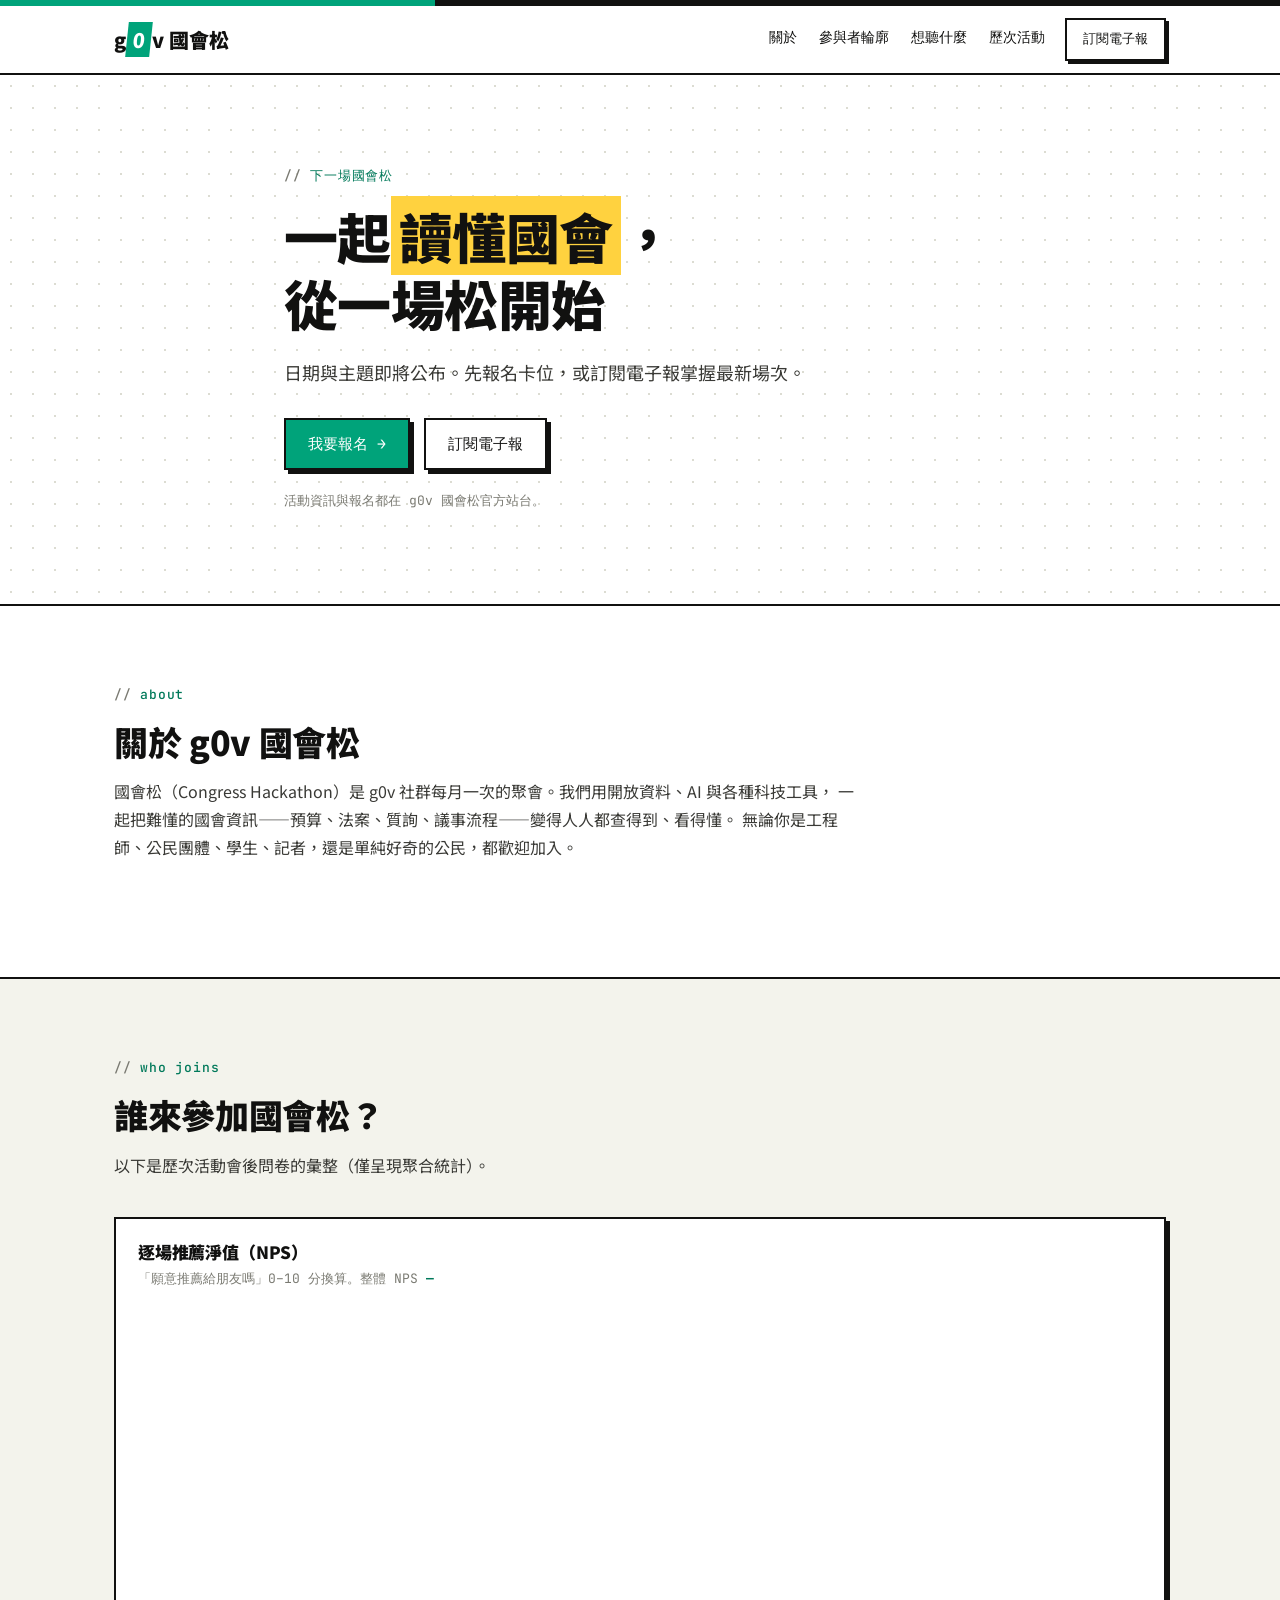
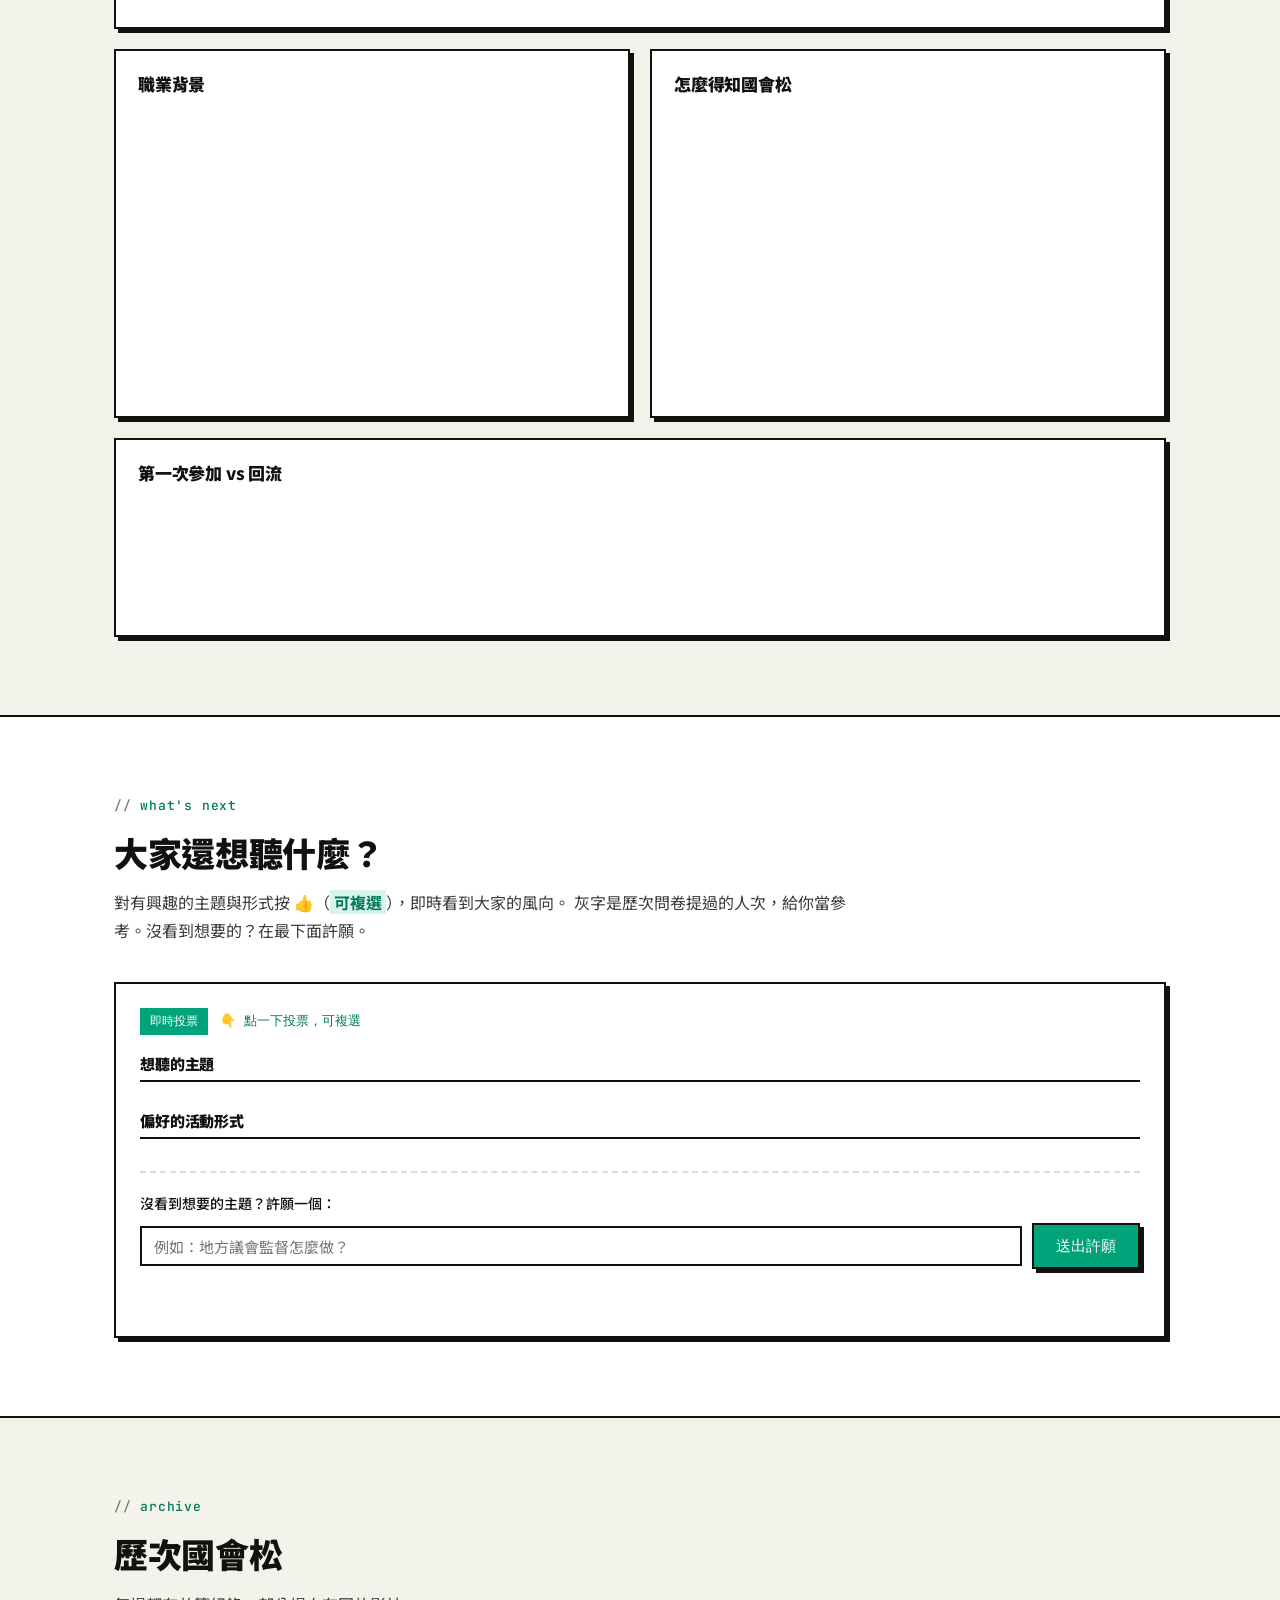
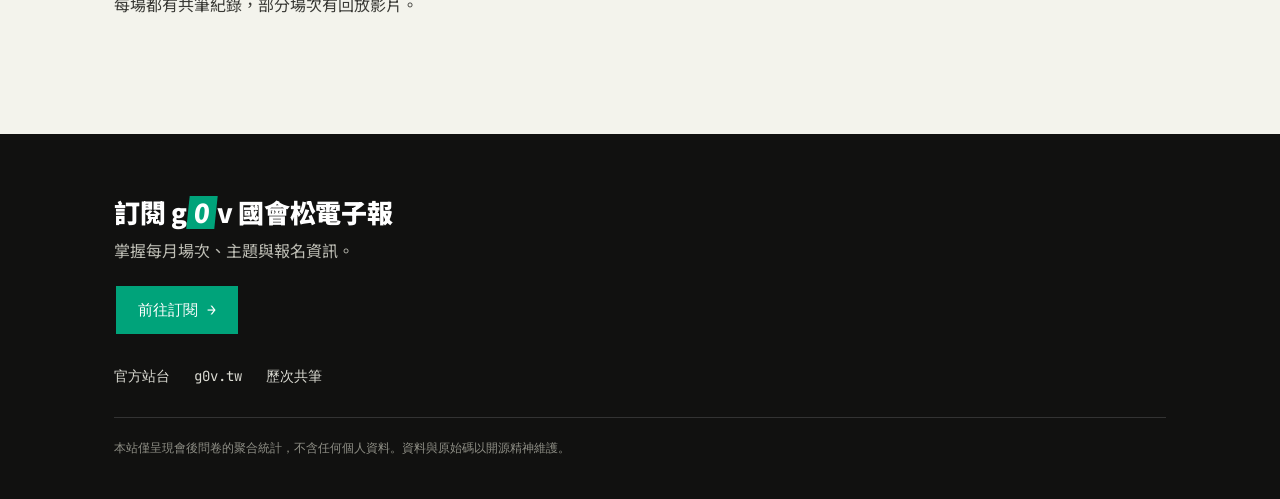
==== src/index.src.html @ f857b2f1 "feat: 問卷分析 pipeline、單頁網站與互動投票功能 - 問卷分析 pipeline：正規化、NPS/組成、許願主題逐筆人工分類（三維度） - g0v 風格自包含單頁網站（6 區塊，CSS/" ====
<!DOCTYPE html>
<html lang="zh-Hant">
<head>
  <meta charset="UTF-8">
  <meta name="viewport" content="width=device-width, initial-scale=1.0">
  <title>g0v 國會松 — 一起讓國會更好懂</title>
  <meta name="description" content="g0v 國會松：用開放資料與科技工具，一起讀懂國會。歷次活動回饋、參與者輪廓、大家想聽的主題，以及下一場活動報名。">
  <link rel="preconnect" href="https://fonts.googleapis.com">
  <link rel="preconnect" href="https://fonts.gstatic.com" crossorigin>
  <link href="https://fonts.googleapis.com/css2?family=Noto+Sans+TC:wght@400;500;700;900&family=JetBrains+Mono:wght@400;500;700&display=swap" rel="stylesheet">
  <script src="https://challenges.cloudflare.com/turnstile/v0/api.js" async defer></script>
  <style>
    :root{
      --ink:#111110; --paper:#ffffff; --paper-alt:#f3f3ec;
      --line:#111110; --hair:#dcdcd2;
      --accent:#00a37a; --accent-dark:#00795a; --accent-soft:#d9f4eb;
      --pop:#ffd23f; --mute:#7a7a72;
      --mono:"JetBrains Mono", ui-monospace, "SF Mono", Menlo, monospace;
      --sans:"Noto Sans TC", system-ui, -apple-system, sans-serif;
      --shadow:4px 4px 0 var(--ink);
      --max:1100px;
    }
    *{box-sizing:border-box;}
    html{scroll-behavior:smooth; scroll-padding-top:76px;}
    body{margin:0; font-family:var(--sans); color:var(--ink); background:var(--paper); line-height:1.75; -webkit-font-smoothing:antialiased;}
    h1,h2,h3{font-weight:900; line-height:1.25; margin:0; letter-spacing:-.01em;}
    a{color:inherit;}
    .wrap{max-width:var(--max); margin:0 auto; padding:0 24px;}
    .eyebrow{font-family:var(--mono); font-size:13px; font-weight:500; color:var(--accent-dark); letter-spacing:.06em; margin:0 0 14px;}
    .eyebrow::before{content:"// "; color:var(--mute);}
    .mono{font-family:var(--mono);}

    /* top accent bar */
    .topbar{height:6px; background:var(--ink);}
    .topbar__seg{height:100%; width:34%; background:var(--accent);}

    /* nav */
    .nav{position:sticky; top:0; z-index:50; background:var(--paper); border-bottom:2px solid var(--ink);}
    .nav__inner{max-width:var(--max); margin:0 auto; padding:12px 24px; display:flex; align-items:center; gap:20px;}
    .nav__brand{font-weight:900; font-size:20px; text-decoration:none; white-space:nowrap;}
    .nav__zero{display:inline-block; background:var(--accent); color:#fff; padding:0 6px; margin:0 1px; transform:skewX(-6deg);}
    .nav__links{display:flex; gap:22px; margin-left:auto; font-family:var(--mono); font-size:14px;}
    .nav__links a{text-decoration:none; color:var(--ink); padding-bottom:2px; border-bottom:2px solid transparent;}
    .nav__links a:hover{border-color:var(--accent);}
    .nav__cta{white-space:nowrap;}

    /* buttons */
    .btn{display:inline-block; text-decoration:none; cursor:pointer; font-family:var(--mono); font-weight:500;
      padding:11px 22px; font-size:15px; border:2px solid var(--ink); background:var(--paper); color:var(--ink);
      box-shadow:var(--shadow); transition:transform .08s ease, box-shadow .08s ease;}
    .btn:hover{transform:translate(-1px,-1px); box-shadow:5px 5px 0 var(--ink);}
    .btn:active{transform:translate(2px,2px); box-shadow:1px 1px 0 var(--ink);}
    .btn--primary{background:var(--accent); color:#fff;}
    .nav__cta.btn{padding:8px 16px; box-shadow:3px 3px 0 var(--ink); font-size:13px;}

    /* hero */
    .hero{position:relative; padding:90px 0 78px; border-bottom:2px solid var(--ink);
      background-color:var(--paper);
      background-image:radial-gradient(var(--hair) 1.4px, transparent 1.4px);
      background-size:22px 22px;}
    .hero__inner{max-width:760px; position:relative;}
    .hero__title{font-size:clamp(32px,5.4vw,54px);}
    .hero__title .hl{background:var(--pop); padding:0 8px; box-decoration-break:clone; -webkit-box-decoration-break:clone;}
    .hero__sub{font-size:18px; color:#3a3a36; margin:20px 0 30px;}
    .hero__actions{display:flex; gap:14px; flex-wrap:wrap;}
    .hero__note{font-family:var(--mono); font-size:13px; color:var(--mute); margin-top:20px;}

    /* sections */
    .section{padding:78px 0;}
    .section--alt{background:var(--paper-alt); border-top:2px solid var(--ink); border-bottom:2px solid var(--ink);}
    .section__title{font-size:clamp(25px,3.6vw,34px);}
    .section__lead{color:#3a3a36; max-width:740px; margin:14px 0 38px;}
    .section__lead strong{background:var(--accent-soft); color:var(--accent-dark); padding:0 4px;}

    /* stats */
    .stats{display:grid; grid-template-columns:repeat(auto-fit,minmax(155px,1fr)); gap:18px;}
    .stat{background:var(--paper); border:2px solid var(--ink); box-shadow:var(--shadow); padding:22px;}
    .stat__num{font-family:var(--mono); font-size:40px; font-weight:700; color:var(--accent-dark); line-height:1;}
    .stat__label{color:#3a3a36; font-size:14px; margin-top:8px;}

    /* cards */
    .cards{display:grid; grid-template-columns:repeat(2,minmax(0,1fr)); gap:20px;}
    .card{background:var(--paper); border:2px solid var(--ink); box-shadow:var(--shadow); padding:22px;}
    .card--wide{grid-column:1 / -1;}
    .card__title{font-size:17px;}
    .card__hint{color:var(--mute); font-family:var(--mono); font-size:13px; margin:6px 0 14px;}
    .card__hint strong{color:var(--accent-dark);}
    .chart-box{position:relative; height:300px;}
    .chart-box--short{height:130px;}

    /* priority */
    .priority{list-style:none; margin:0; padding:0; display:flex; flex-direction:column; gap:12px;}
    .priority li{background:var(--accent); color:#fff; border:2px solid var(--ink); padding:12px 14px; font-weight:500;
      display:flex; justify-content:space-between; align-items:center; gap:10px;}
    .priority .demand{font-family:var(--mono); font-size:13px; font-weight:400;}

    /* events */
    .events{display:grid; grid-template-columns:repeat(auto-fill,minmax(255px,1fr)); gap:18px;}
    .event{background:var(--paper); border:2px solid var(--ink); box-shadow:var(--shadow); padding:18px; display:flex; flex-direction:column; gap:10px;}
    .event__date{font-family:var(--mono); font-size:13px; color:var(--mute);}
    .event__term{display:inline-block; background:var(--ink); color:#fff; padding:1px 7px; margin-left:4px;}
    .event__theme{font-size:16px; font-weight:700; flex:1;}
    .event__nps{font-family:var(--mono); font-size:12px; color:var(--accent-dark);}
    .event__links{display:flex; gap:14px; flex-wrap:wrap; border-top:1.5px solid var(--hair); padding-top:10px;}
    .event__links a{color:var(--accent-dark); font-family:var(--mono); font-size:13px; text-decoration:none; font-weight:500;}
    .event__links a:hover{text-decoration:underline;}
    .event__links .muted{color:var(--mute); font-family:var(--mono); font-size:13px;}

    /* footer */
    .footer{background:var(--ink); color:#f2f2ec; padding:60px 0 40px;}
    .footer__inner{display:flex; flex-direction:column; gap:28px;}
    .footer__title{font-size:26px; color:#fff;}
    .footer__title .nav__zero{transform:skewX(-6deg);}
    .footer__sub{color:#bdbdb4; margin:8px 0 20px;}
    .footer__links{display:flex; gap:24px; flex-wrap:wrap; font-family:var(--mono); font-size:14px;}
    .footer__links a{color:#dcdcd4; text-decoration:none;}
    .footer__links a:hover{color:var(--pop);}
    .footer__fine{color:#8f8f86; font-family:var(--mono); font-size:12px; border-top:1px solid #333; padding-top:20px; margin:0;}

    @media (max-width:720px){
      .nav__links{display:none;}
      .cards{grid-template-columns:1fr;}
      .hero{padding:56px 0 48px;}
      .section{padding:54px 0;}
    }

    /* 想聽什麼：互動投票 */
    .vote{margin-top:8px; border:2px solid var(--ink); box-shadow:var(--shadow); background:var(--paper); padding:24px;}
    .vote__head{display:flex; align-items:center; gap:12px; flex-wrap:wrap;}
    .vote__live{font-family:var(--mono); font-size:12px; background:var(--accent); color:#fff; padding:3px 10px;}
    .vote__cta{font-family:var(--mono); font-size:13px; color:var(--accent-dark);}
    .vote__status{font-family:var(--mono); font-size:13px; color:var(--mute); margin:10px 0 0;}
    .vote__grouptitle{font-size:15px; margin:20px 0 10px; padding-bottom:6px; border-bottom:2px solid var(--ink);}
    .vote__list{list-style:none; margin:0; padding:0; display:grid; grid-template-columns:repeat(auto-fill,minmax(250px,1fr)); gap:10px;}
    .vote__item{display:flex; align-items:center; gap:10px; border:2px solid var(--hair); padding:10px 12px; background:var(--paper);
      cursor:pointer; transition:transform .08s ease, box-shadow .08s ease, border-color .1s ease;}
    .vote__item:hover{border-color:var(--ink); transform:translate(-1px,-1px); box-shadow:3px 3px 0 var(--ink);}
    .vote__item.is-voted{border-color:var(--accent); background:var(--accent-soft);}
    .vote__item.is-disabled{cursor:default; opacity:.7;}
    .vote__item.is-disabled:hover{transform:none; box-shadow:none; border-color:var(--hair);}
    .vote__btn{display:flex; align-items:center; gap:6px; border:2px solid var(--ink); background:var(--paper);
      font-family:var(--mono); font-size:15px; font-weight:500; padding:6px 10px; line-height:1; pointer-events:none;}
    .vote__item.is-voted .vote__btn{background:var(--accent); color:#fff; border-color:var(--accent);}
    .vote__thumb{font-size:16px;}
    .vote__text{font-size:15px; font-weight:500; flex:1;}
    .vote__ref{font-family:var(--mono); font-size:11px; color:var(--mute); white-space:nowrap;}
    .vote__form{margin-top:22px; border-top:2px dashed var(--hair); padding-top:18px;}
    .vote__formlabel{display:block; font-size:14px; font-weight:500; margin-bottom:8px;}
    .vote__formrow{display:flex; gap:10px; flex-wrap:wrap; align-items:center;}
    .vote__form input[type=text]{flex:1; min-width:220px; height:40px; border:2px solid var(--ink); padding:0 12px; font-family:var(--sans); font-size:15px;}
    .vote__form .cf-turnstile{margin-top:12px;}
    .vote__msg{font-family:var(--mono); font-size:13px; color:var(--accent-dark); margin:10px 0 0; min-height:1em;}
    .vote__tools{font-family:var(--mono); font-size:12px; color:var(--mute); margin:18px 0 0;}
  </style>
</head>
<body>
  <div class="topbar"><div class="topbar__seg"></div></div>

  <header class="nav" id="nav">
    <div class="nav__inner">
      <a href="#hero" class="nav__brand">g<span class="nav__zero">0</span>v 國會松</a>
      <nav class="nav__links" aria-label="主導覽">
        <a href="#about">關於</a>
        <a href="#profile">參與者輪廓</a>
        <a href="#wishes">想聽什麼</a>
        <a href="#events">歷次活動</a>
      </nav>
      <a class="btn nav__cta" id="nav-newsletter" href="#" target="_blank" rel="noopener">訂閱電子報</a>
    </div>
  </header>

  <main>
    <section class="hero" id="hero">
      <div class="wrap hero__inner">
        <p class="eyebrow">下一場國會松</p>
        <h1 class="hero__title">一起<span class="hl">讀懂國會</span>，<br>從一場松開始</h1>
        <p class="hero__sub">日期與主題即將公布。先報名卡位，或訂閱電子報掌握最新場次。</p>
        <div class="hero__actions">
          <a class="btn btn--primary" id="hero-register" href="#" target="_blank" rel="noopener">我要報名 →</a>
          <a class="btn" id="hero-newsletter" href="#" target="_blank" rel="noopener">訂閱電子報</a>
        </div>
        <p class="hero__note">活動資訊與報名都在 g0v 國會松官方站台。</p>
      </div>
    </section>

    <section class="section" id="about">
      <div class="wrap">
        <p class="eyebrow">about</p>
        <h2 class="section__title">關於 g0v 國會松</h2>
        <p class="section__lead">
          國會松（Congress Hackathon）是 g0v 社群每月一次的聚會。我們用開放資料、AI 與各種科技工具，
          一起把難懂的國會資訊——預算、法案、質詢、議事流程——變得人人都查得到、看得懂。
          無論你是工程師、公民團體、學生、記者，還是單純好奇的公民，都歡迎加入。
        </p>
        <div class="stats" id="about-stats"></div>
      </div>
    </section>

    <section class="section section--alt" id="profile">
      <div class="wrap">
        <p class="eyebrow">who joins</p>
        <h2 class="section__title">誰來參加國會松？</h2>
        <p class="section__lead">以下是歷次活動會後問卷的彙整（僅呈現聚合統計）。</p>
        <div class="cards">
          <div class="card card--wide">
            <h3 class="card__title">逐場推薦淨值（NPS）</h3>
            <p class="card__hint">「願意推薦給朋友嗎」0–10 分換算。整體 NPS <strong id="nps-overall">—</strong></p>
            <div class="chart-box"><canvas id="chart-nps"></canvas></div>
          </div>
          <div class="card">
            <h3 class="card__title">職業背景</h3>
            <div class="chart-box"><canvas id="chart-occupation"></canvas></div>
          </div>
          <div class="card">
            <h3 class="card__title">怎麼得知國會松</h3>
            <div class="chart-box"><canvas id="chart-channel"></canvas></div>
          </div>
          <div class="card card--wide">
            <h3 class="card__title">第一次參加 vs 回流</h3>
            <div class="chart-box chart-box--short"><canvas id="chart-firsttime"></canvas></div>
          </div>
        </div>
      </div>
    </section>

    <section class="section" id="wishes">
      <div class="wrap">
        <p class="eyebrow">what's next</p>
        <h2 class="section__title">大家還想聽什麼？</h2>
        <p class="section__lead">
          對有興趣的主題與形式按 👍（<strong>可複選</strong>），即時看到大家的風向。
          灰字是歷次問卷提過的人次，給你當參考。沒看到想要的？在最下面許願。
        </p>

        <div class="vote" id="vote-block">
          <div class="vote__head">
            <span class="vote__live">即時投票</span>
            <span class="vote__cta">👇 點一下投票，可複選</span>
          </div>
          <div class="vote__status" id="vote-status"></div>

          <h3 class="vote__grouptitle">想聽的主題</h3>
          <ul class="vote__list" id="vote-topics"></ul>

          <h3 class="vote__grouptitle">偏好的活動形式</h3>
          <ul class="vote__list" id="vote-formats"></ul>

          <form class="vote__form" id="vote-form">
            <label class="vote__formlabel" for="vote-new">沒看到想要的主題？許願一個：</label>
            <div class="vote__formrow">
              <input id="vote-new" type="text" maxlength="60" placeholder="例如：地方議會監督怎麼做？" aria-label="許願新主題">
              <button type="submit" class="btn btn--primary" id="vote-submit">送出許願</button>
            </div>
            <div class="cf-turnstile" id="vote-turnstile" data-sitekey=""></div>
            <p class="vote__msg" id="vote-msg" role="status"></p>
          </form>

          <p class="vote__tools" id="vote-tools"></p>
        </div>
      </div>
    </section>

    <section class="section section--alt" id="events">
      <div class="wrap">
        <p class="eyebrow">archive</p>
        <h2 class="section__title">歷次國會松</h2>
        <p class="section__lead">每場都有共筆紀錄，部分場次有回放影片。</p>
        <div class="events" id="events-list"></div>
      </div>
    </section>
  </main>

  <footer class="footer" id="footer">
    <div class="wrap footer__inner">
      <div class="footer__cta">
        <h2 class="footer__title">訂閱 g<span class="nav__zero">0</span>v 國會松電子報</h2>
        <p class="footer__sub">掌握每月場次、主題與報名資訊。</p>
        <a class="btn btn--primary" id="footer-newsletter" href="#" target="_blank" rel="noopener">前往訂閱 →</a>
      </div>
      <nav class="footer__links" aria-label="頁尾連結">
        <a href="https://g0vcongressthon.oen.tw/" target="_blank" rel="noopener">官方站台</a>
        <a href="https://g0v.tw/" target="_blank" rel="noopener">g0v.tw</a>
        <a href="https://g0v.hackmd.io/@SA7CD7VRSp6Fcqw9CaElcQ/SJ93ZW5XR/" target="_blank" rel="noopener">歷次共筆</a>
      </nav>
      <p class="footer__fine">本站僅呈現會後問卷的聚合統計，不含任何個人資料。資料與原始碼以開源精神維護。</p>
    </div>
  </footer>

  <script src="assets/js/chart.umd.min.js"></script>
  <script src="assets/data/site_data.js"></script>
  <script src="assets/js/main.js"></script>
  <script src="assets/js/vote.js"></script>
</body>
</html>
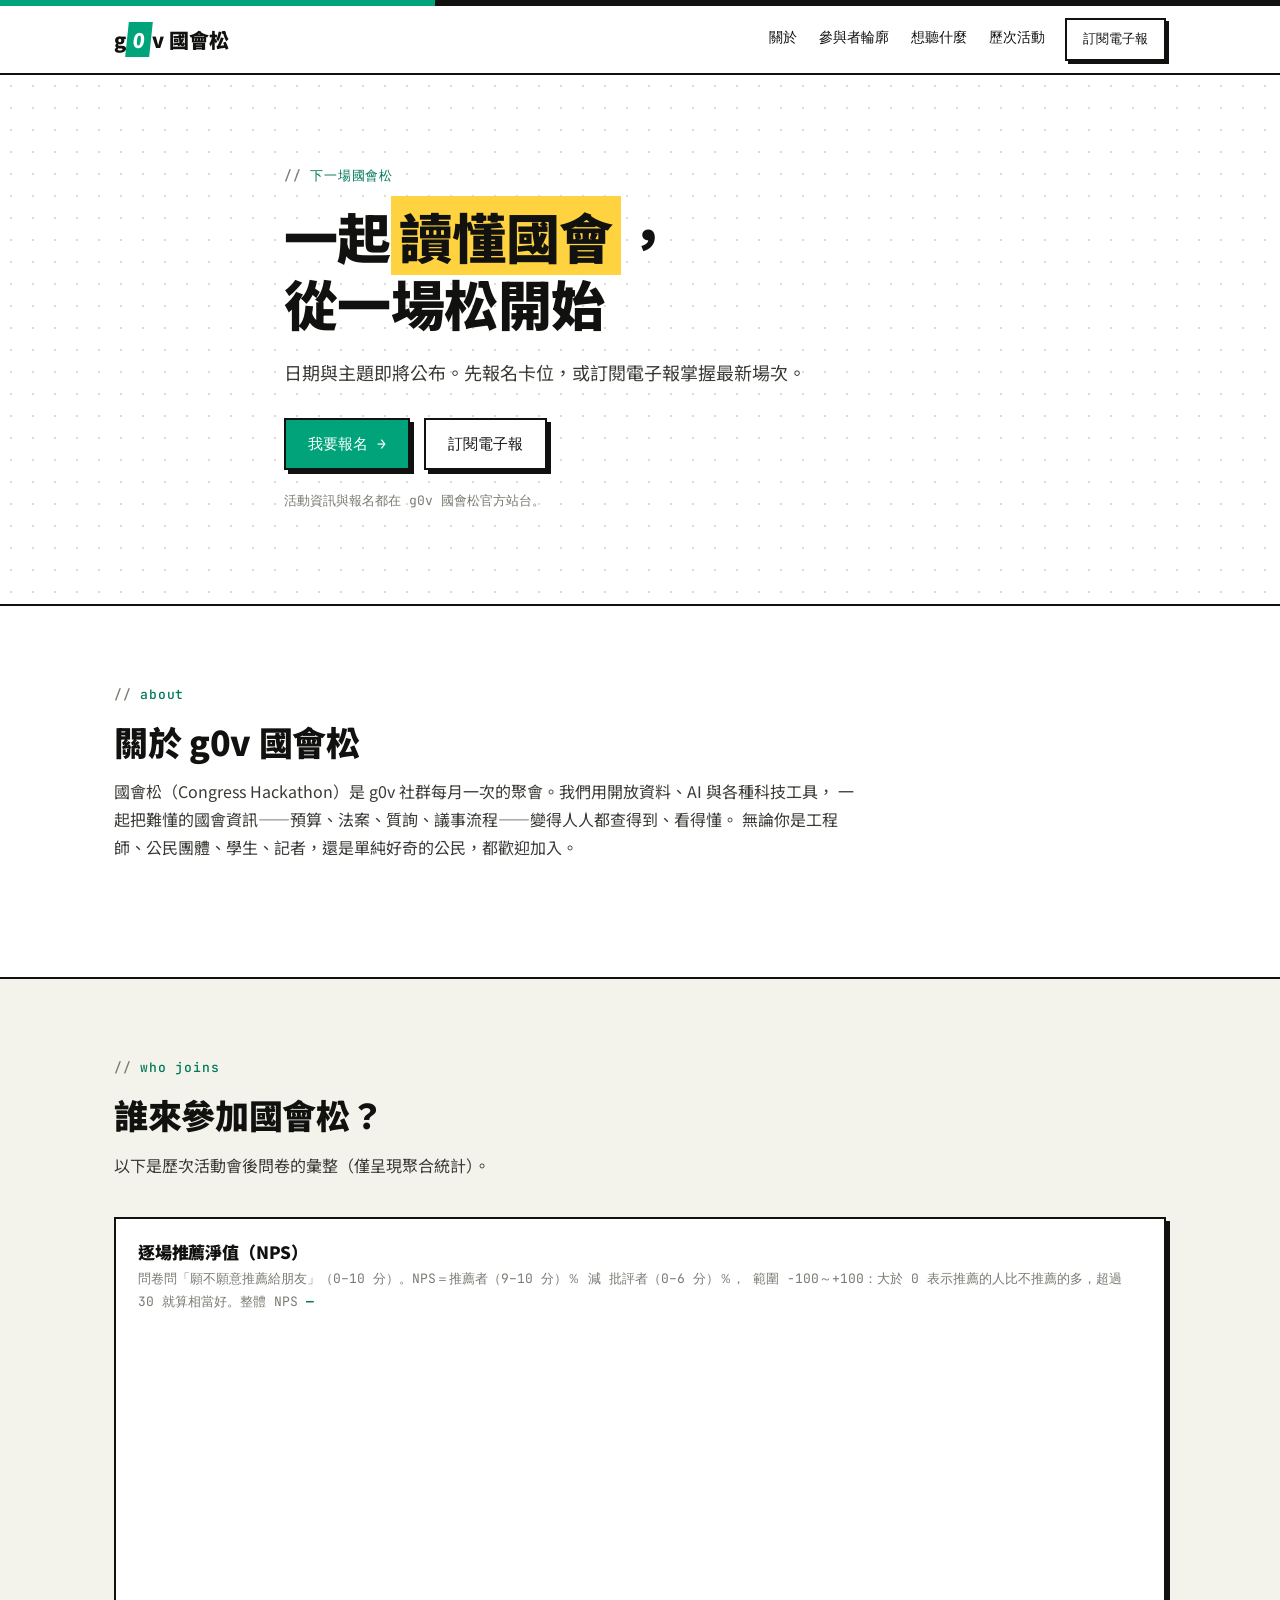
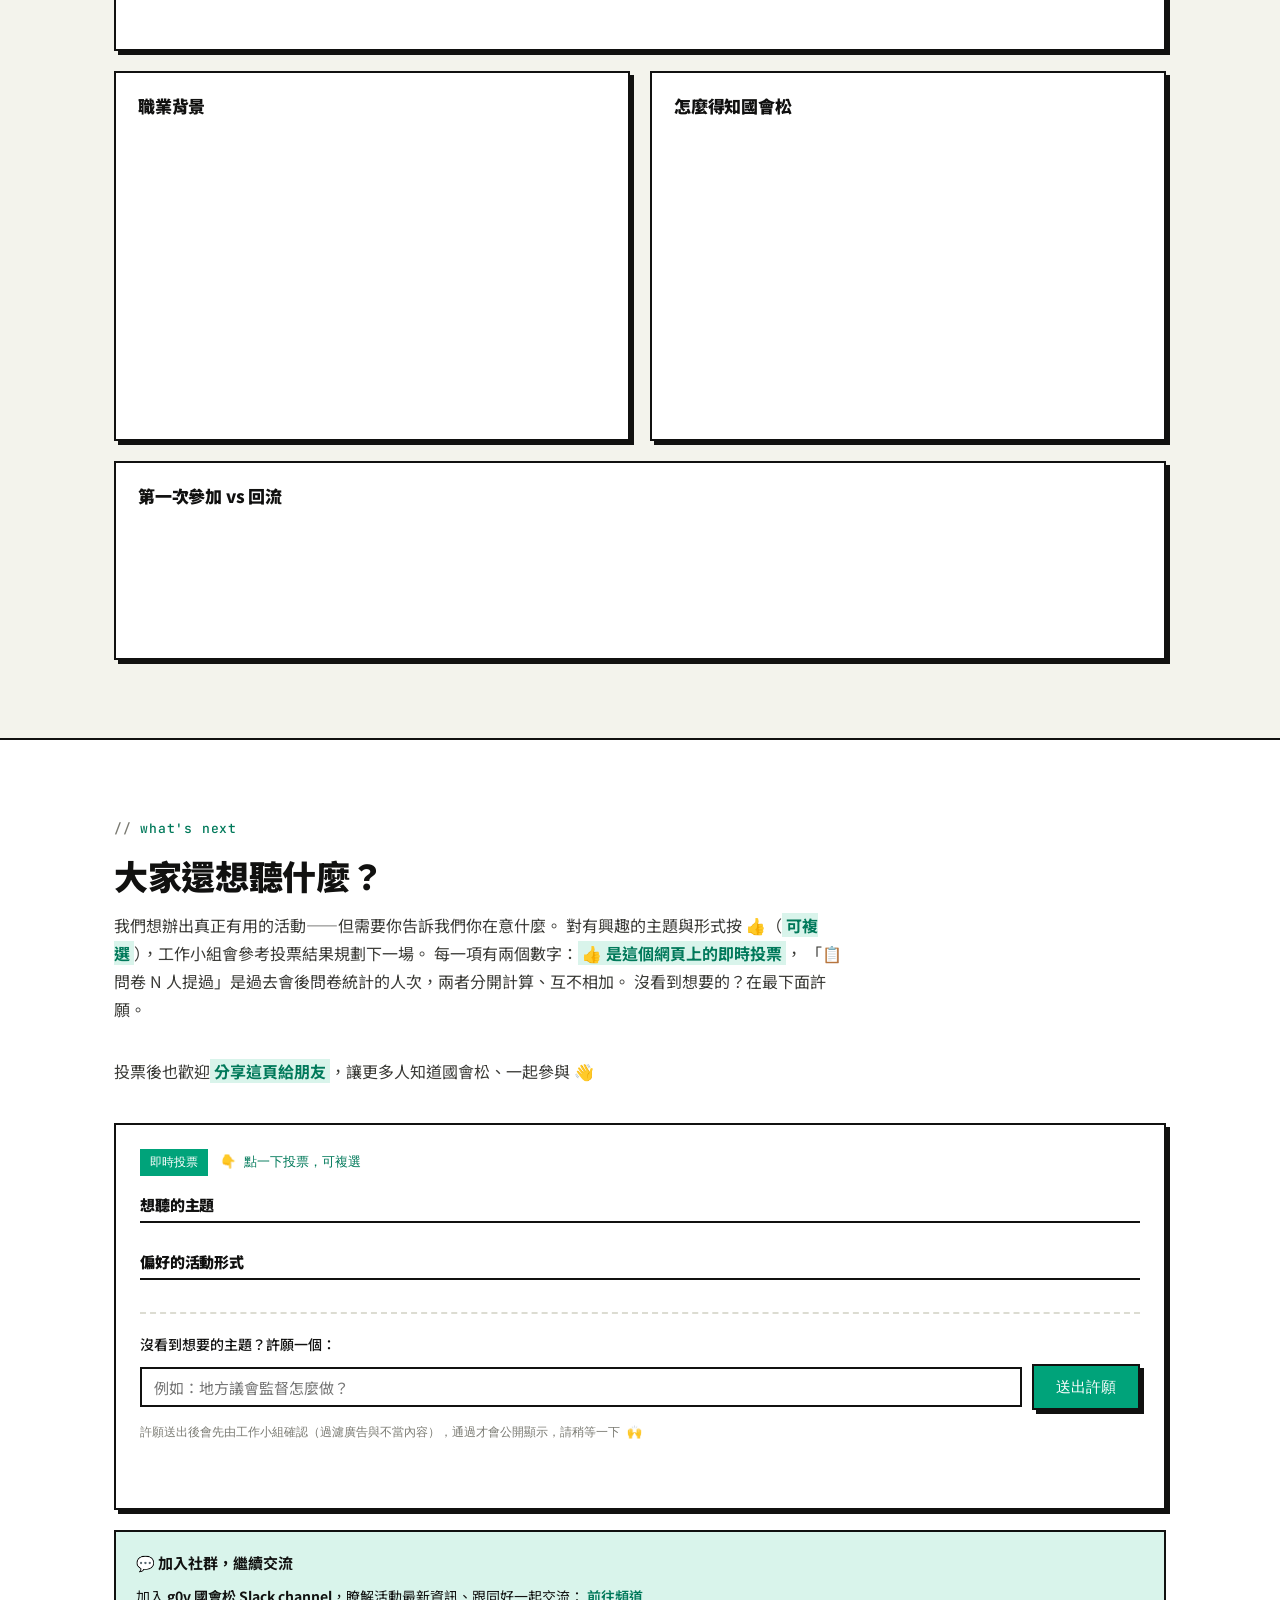
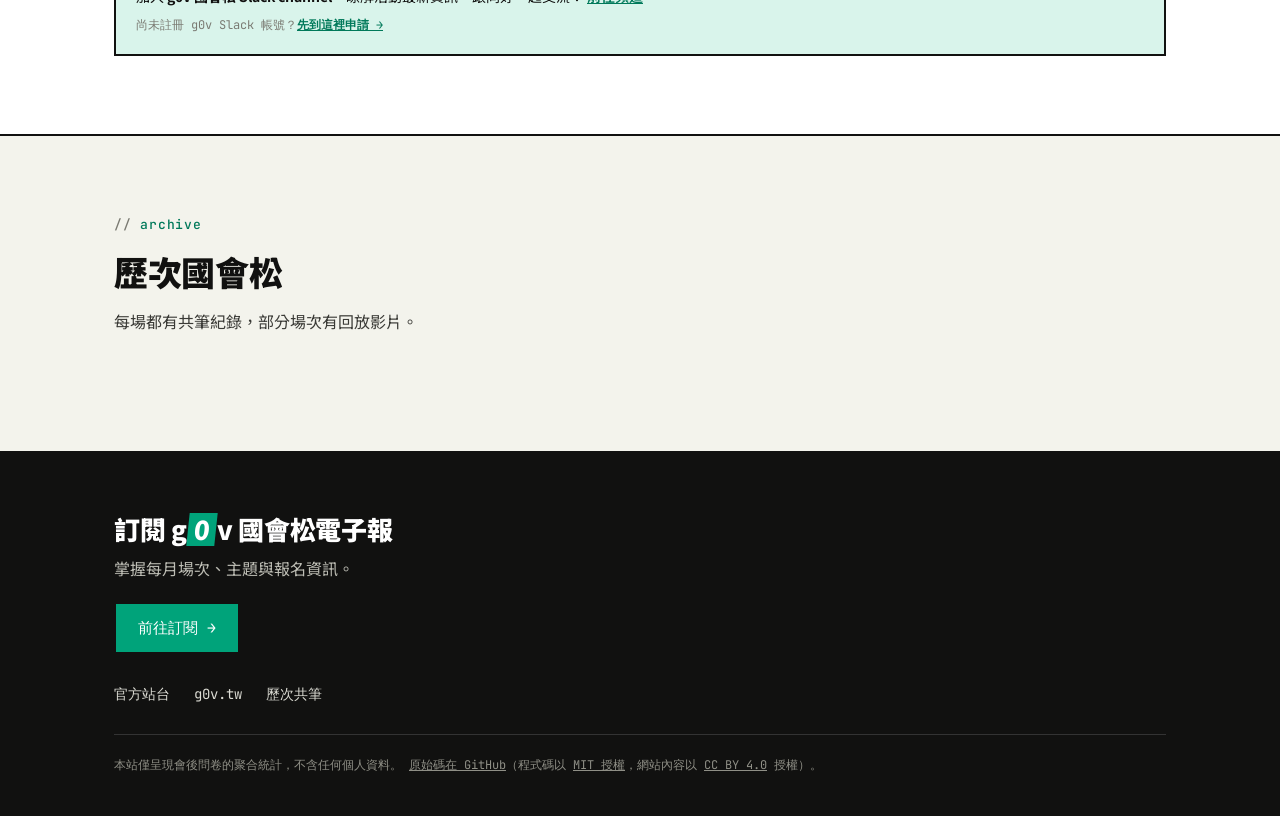
==== commit 56ffb637: "fix: 投票區可讀性修正、分類白話說明、加入開源授權 依會後回饋的問題清單逐項處理： - 補回上次 PR 的排序/進度條/Slack 入口到 src 層來源檔，   避免下次跑 pipeline 打" ====
--- a/src/index.src.html
+++ b/src/index.src.html
@@ -133,16 +133,22 @@
     .vote__grouptitle{font-size:15px; margin:20px 0 10px; padding-bottom:6px; border-bottom:2px solid var(--ink);}
     .vote__list{list-style:none; margin:0; padding:0; display:grid; grid-template-columns:repeat(auto-fill,minmax(250px,1fr)); gap:10px;}
     .vote__item{display:flex; align-items:center; gap:10px; border:2px solid var(--hair); padding:10px 12px; background:var(--paper);
-      cursor:pointer; transition:transform .08s ease, box-shadow .08s ease, border-color .1s ease;}
+      cursor:pointer; transition:transform .08s ease, box-shadow .08s ease, border-color .1s ease; position:relative; overflow:hidden;}
     .vote__item:hover{border-color:var(--ink); transform:translate(-1px,-1px); box-shadow:3px 3px 0 var(--ink);}
     .vote__item.is-voted{border-color:var(--accent); background:var(--accent-soft);}
     .vote__item.is-disabled{cursor:default; opacity:.7;}
     .vote__item.is-disabled:hover{transform:none; box-shadow:none; border-color:var(--hair);}
     .vote__btn{display:flex; align-items:center; gap:6px; border:2px solid var(--ink); background:var(--paper);
-      font-family:var(--mono); font-size:15px; font-weight:500; padding:6px 10px; line-height:1; pointer-events:none;}
+      font-family:var(--mono); font-size:15px; font-weight:500; padding:6px 10px; line-height:1; pointer-events:none; min-width:52px; justify-content:center;}
     .vote__item.is-voted .vote__btn{background:var(--accent); color:#fff; border-color:var(--accent);}
+    .vote__count{font-size:17px; font-weight:700;}
+    .vote__bar{position:absolute; inset:0; background:var(--accent-soft); width:0%; transition:width .4s ease; z-index:0; pointer-events:none;}
+    .vote__item.is-voted .vote__bar{background:color-mix(in srgb, var(--accent) 18%, transparent);}
+    .vote__item > *:not(.vote__bar){position:relative; z-index:1;}
     .vote__thumb{font-size:16px;}
-    .vote__text{font-size:15px; font-weight:500; flex:1;}
+    .vote__main{flex:1; display:flex; flex-direction:column; gap:2px; min-width:0;}
+    .vote__text{font-size:15px; font-weight:500;}
+    .vote__desc{font-size:12px; color:var(--mute); line-height:1.4;}
     .vote__ref{font-family:var(--mono); font-size:11px; color:var(--mute); white-space:nowrap;}
     .vote__form{margin-top:22px; border-top:2px dashed var(--hair); padding-top:18px;}
     .vote__formlabel{display:block; font-size:14px; font-weight:500; margin-bottom:8px;}
@@ -151,6 +157,12 @@
     .vote__form .cf-turnstile{margin-top:12px;}
     .vote__msg{font-family:var(--mono); font-size:13px; color:var(--accent-dark); margin:10px 0 0; min-height:1em;}
     .vote__tools{font-family:var(--mono); font-size:12px; color:var(--mute); margin:18px 0 0;}
+    .vote__modnote{font-family:var(--mono); font-size:12px; color:var(--mute); margin:10px 0 0;}
+    .vote__community{margin-top:20px; border:2px solid var(--ink); padding:18px 20px; background:var(--accent-soft);}
+    .vote__community-title{font-size:15px; font-weight:700; margin:0 0 8px;}
+    .vote__community-text{font-size:14px; margin:0 0 6px;}
+    .vote__community-hint{font-family:var(--mono); font-size:12px; color:var(--mute); margin:0;}
+    .vote__community a{color:var(--accent-dark); font-weight:600;}
   </style>
 </head>
 <body>
@@ -204,7 +216,8 @@
         <div class="cards">
           <div class="card card--wide">
             <h3 class="card__title">逐場推薦淨值（NPS）</h3>
-            <p class="card__hint">「願意推薦給朋友嗎」0–10 分換算。整體 NPS <strong id="nps-overall">—</strong></p>
+            <p class="card__hint">問卷問「願不願意推薦給朋友」（0–10 分）。NPS＝推薦者（9–10 分）％ 減 批評者（0–6 分）％，
+              範圍 −100～+100：大於 0 表示推薦的人比不推薦的多，超過 30 就算相當好。整體 NPS <strong id="nps-overall">—</strong></p>
             <div class="chart-box"><canvas id="chart-nps"></canvas></div>
           </div>
           <div class="card">
@@ -228,8 +241,14 @@
         <p class="eyebrow">what's next</p>
         <h2 class="section__title">大家還想聽什麼？</h2>
         <p class="section__lead">
-          對有興趣的主題與形式按 👍（<strong>可複選</strong>），即時看到大家的風向。
-          灰字是歷次問卷提過的人次，給你當參考。沒看到想要的？在最下面許願。
+          我們想辦出真正有用的活動——但需要你告訴我們你在意什麼。
+          對有興趣的主題與形式按 👍（<strong>可複選</strong>），工作小組會參考投票結果規劃下一場。
+          每一項有兩個數字：<strong>👍 是這個網頁上的即時投票</strong>，
+          「📋 問卷 N 人提過」是過去會後問卷統計的人次，兩者分開計算、互不相加。
+          沒看到想要的？在最下面許願。
+        </p>
+        <p class="section__lead" style="margin-top:-4px;">
+          投票後也歡迎<strong>分享這頁給朋友</strong>，讓更多人知道國會松、一起參與 👋
         </p>
 
         <div class="vote" id="vote-block">
@@ -251,11 +270,23 @@
               <input id="vote-new" type="text" maxlength="60" placeholder="例如：地方議會監督怎麼做？" aria-label="許願新主題">
               <button type="submit" class="btn btn--primary" id="vote-submit">送出許願</button>
             </div>
-            <div class="cf-turnstile" id="vote-turnstile" data-sitekey=""></div>
+            <div class="cf-turnstile" id="vote-turnstile" data-sitekey="0x4AAAAAADrd0cmTVEapsyek" data-execution="execute"></div>
+            <p class="vote__modnote">許願送出後會先由工作小組確認（過濾廣告與不當內容），通過才會公開顯示，請稍等一下 🙌</p>
             <p class="vote__msg" id="vote-msg" role="status"></p>
           </form>
 
           <p class="vote__tools" id="vote-tools"></p>
+        </div>
+
+        <div class="vote__community">
+          <p class="vote__community-title">💬 加入社群，繼續交流</p>
+          <p class="vote__community-text">
+            加入 <strong>g0v 國會松 Slack channel</strong>，瞭解活動最新資訊、跟同好一起交流：
+            <a href="https://g0v-tw.slack.com/archives/CDRE0Q0CE" target="_blank" rel="noopener">前往頻道</a>
+          </p>
+          <p class="vote__community-hint">
+            尚未註冊 g0v Slack 帳號？<a href="https://join.g0v.tw/" target="_blank" rel="noopener">先到這裡申請 →</a>
+          </p>
         </div>
       </div>
     </section>
@@ -282,7 +313,10 @@
         <a href="https://g0v.tw/" target="_blank" rel="noopener">g0v.tw</a>
         <a href="https://g0v.hackmd.io/@SA7CD7VRSp6Fcqw9CaElcQ/SJ93ZW5XR/" target="_blank" rel="noopener">歷次共筆</a>
       </nav>
-      <p class="footer__fine">本站僅呈現會後問卷的聚合統計，不含任何個人資料。資料與原始碼以開源精神維護。</p>
+      <p class="footer__fine">本站僅呈現會後問卷的聚合統計，不含任何個人資料。
+        <a href="https://github.com/Legendream/openparliament_Hackathon" target="_blank" rel="noopener">原始碼在 GitHub</a>（程式碼以
+        <a href="https://github.com/Legendream/openparliament_Hackathon/blob/main/LICENSE" target="_blank" rel="noopener">MIT 授權</a>，網站內容以
+        <a href="https://creativecommons.org/licenses/by/4.0/deed.zh-hant" target="_blank" rel="noopener">CC BY 4.0</a> 授權）。</p>
     </div>
   </footer>
 
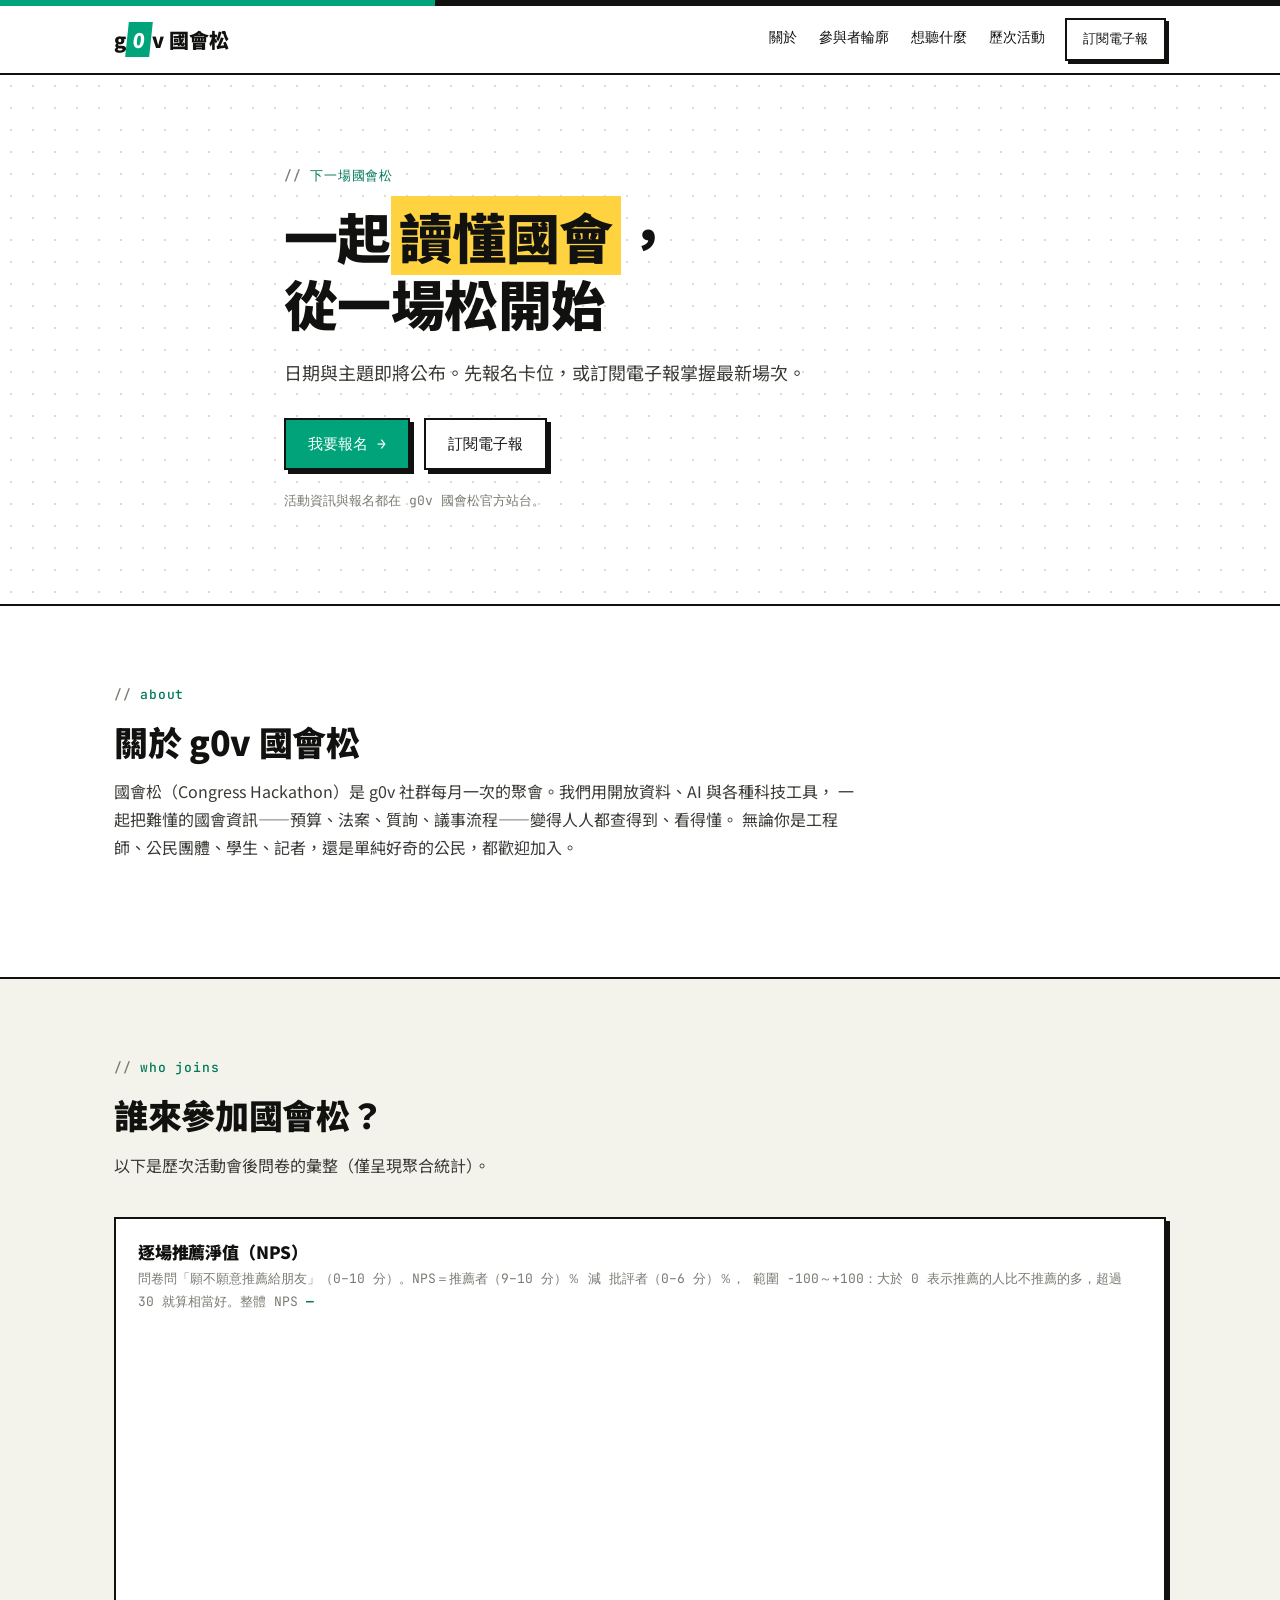
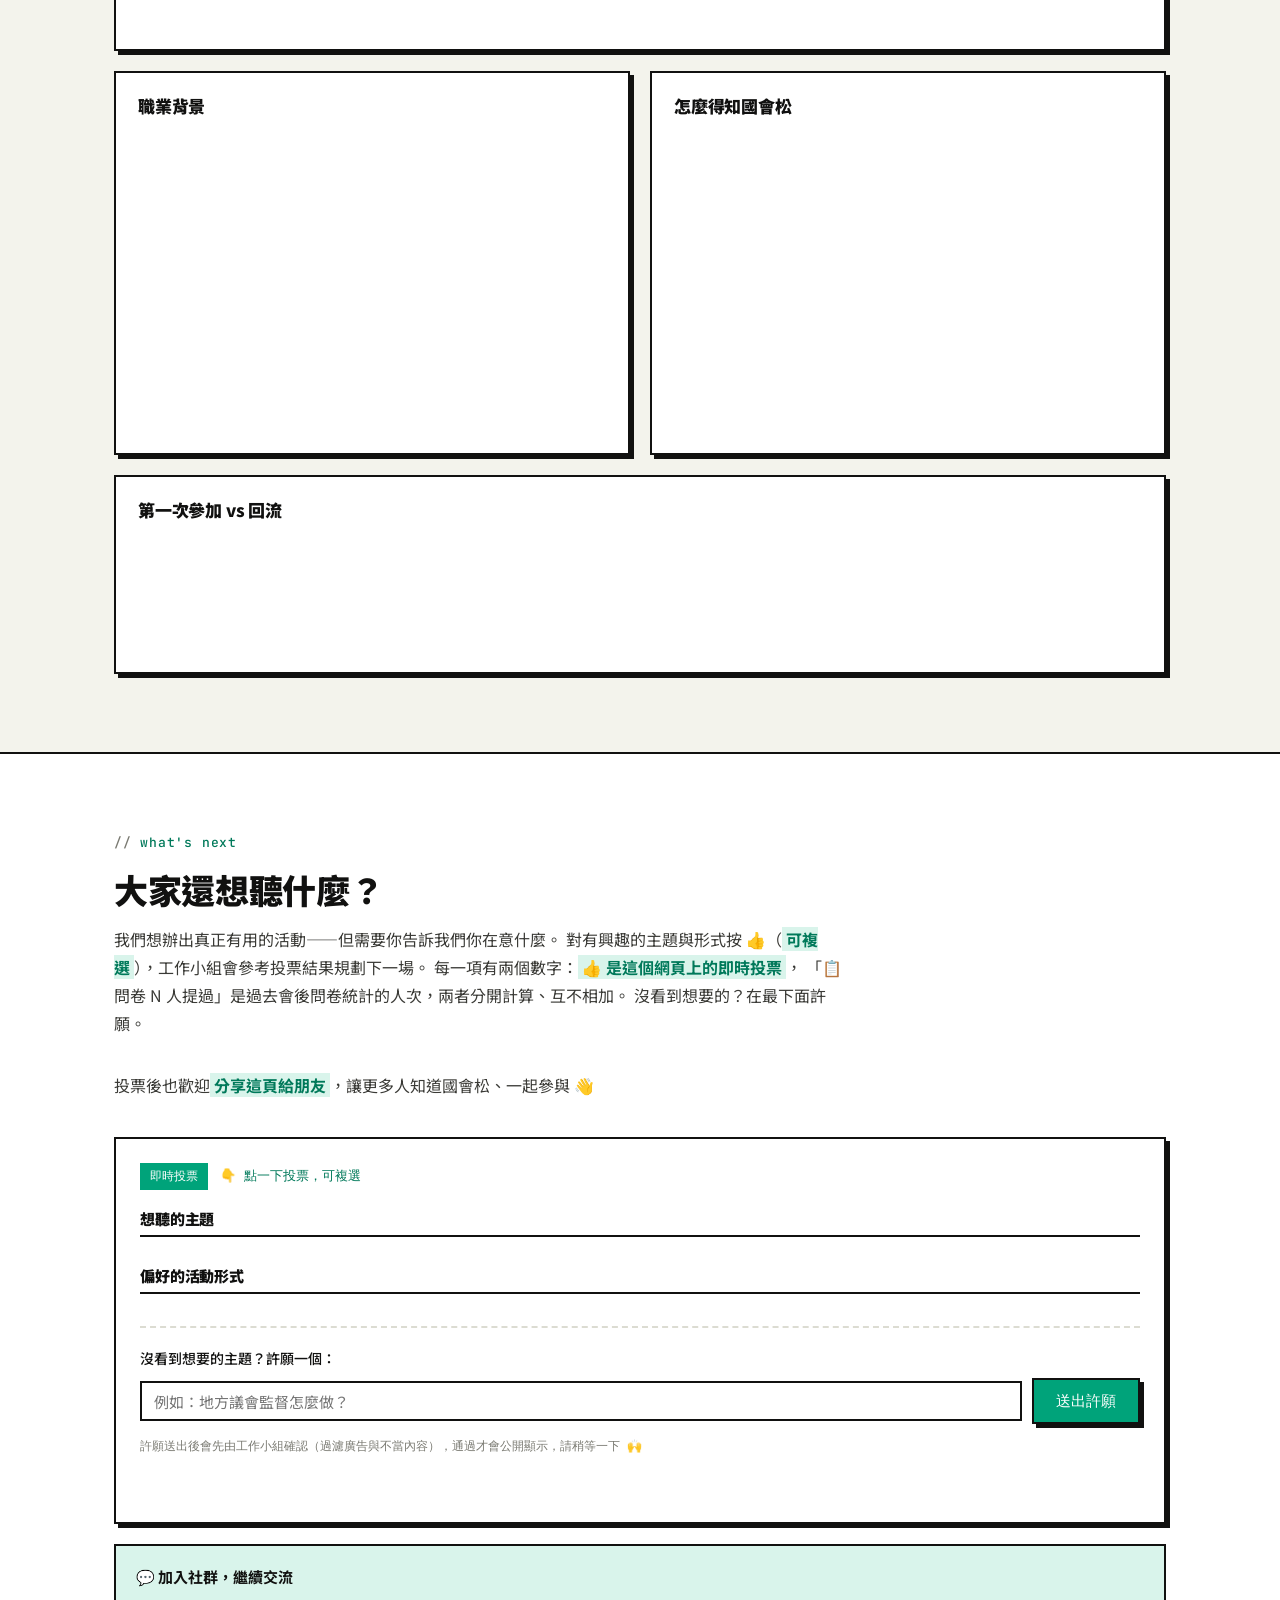
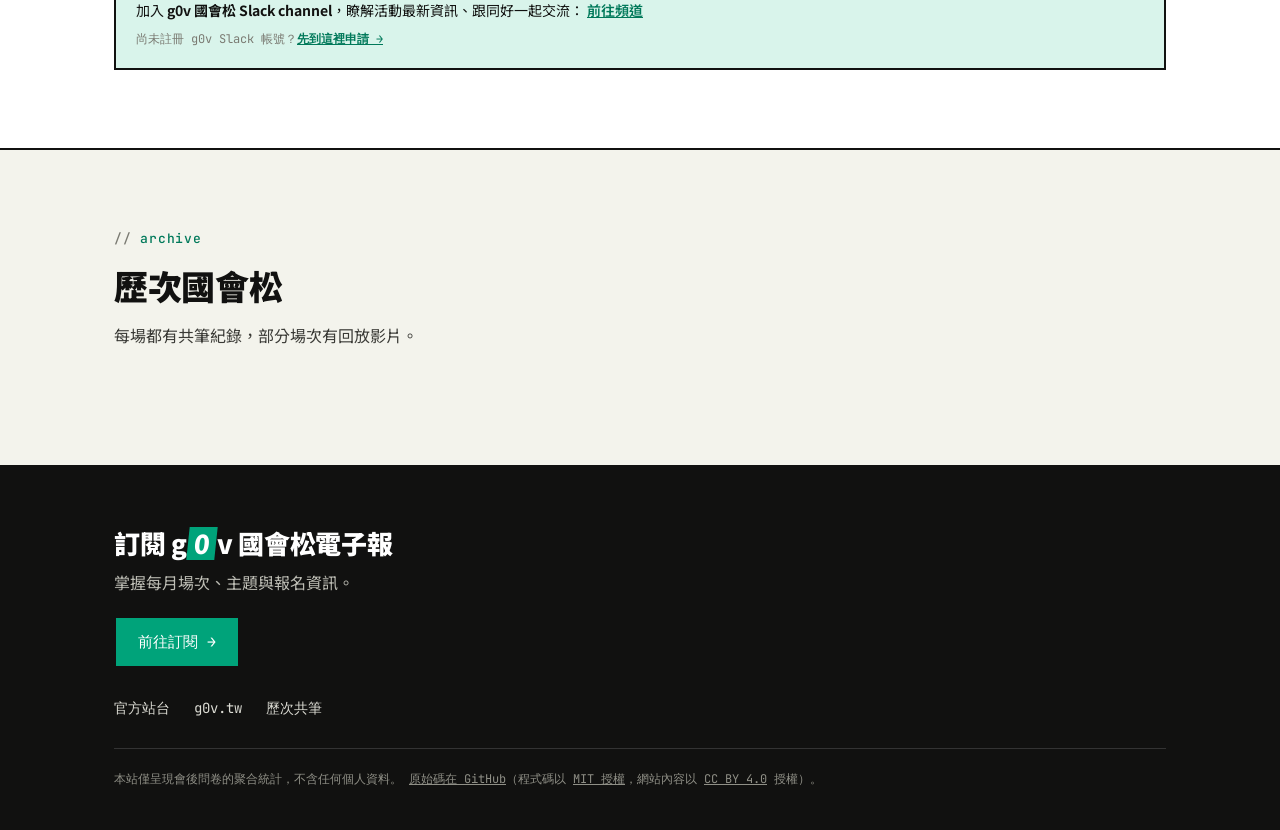
==== commit 3ecefdb6: "data: 2026.8（第貳拾肆次）問卷上站，兩題成效自評入庫 - event_themes.csv 補 2026.8：第貳拾肆次「選前抱佛腳了嗎？」，   涵蓋分類 議事與立法流程;資料解讀與媒體" ====
--- a/src/index.src.html
+++ b/src/index.src.html
@@ -226,6 +226,7 @@
           </div>
           <div class="card">
             <h3 class="card__title">怎麼得知國會松</h3>
+            <p class="card__hint" id="channel-note"></p>
             <div class="chart-box"><canvas id="chart-channel"></canvas></div>
           </div>
           <div class="card card--wide">
